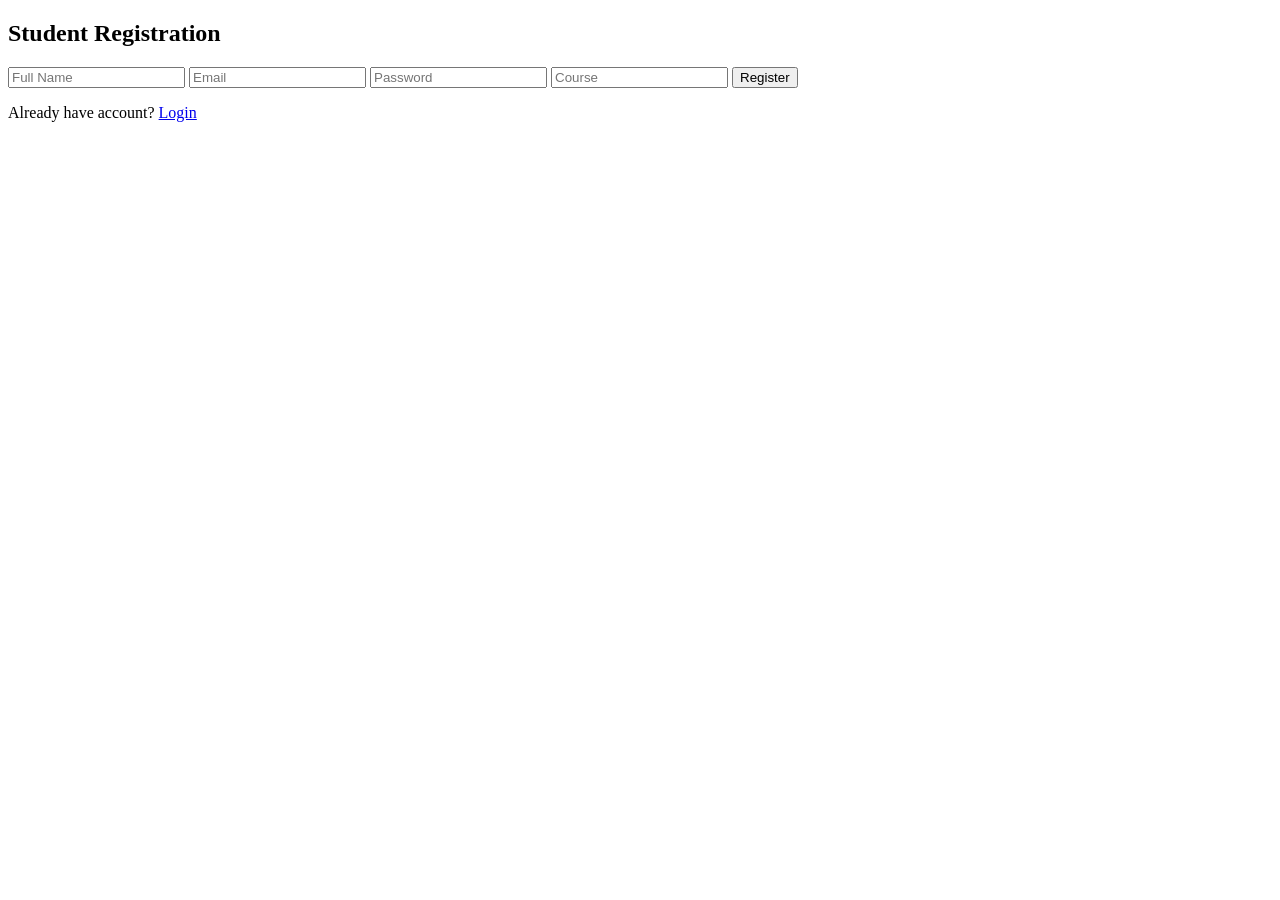
==== index.html @ 8c74fb1f "Create index.html" ====
<!DOCTYPE html>
<html>
<head>
<title>Register</title>
<link rel="stylesheet" href="style.css">
</head>

<body>

<div class="container">

<div class="card">

<h2>Student Registration</h2>

<form id="registerForm">

<input type="text" id="name" placeholder="Full Name" required>

<input type="email" id="email" placeholder="Email" required>

<input type="password" id="password" placeholder="Password" required>

<input type="text" id="course" placeholder="Course" required>

<button type="submit">Register</button>

</form>

<p>
Already have account?
<a href="login.html">Login</a>
</p>

</div>

</div>

<script src="script.js"></script>

</body>
</html>
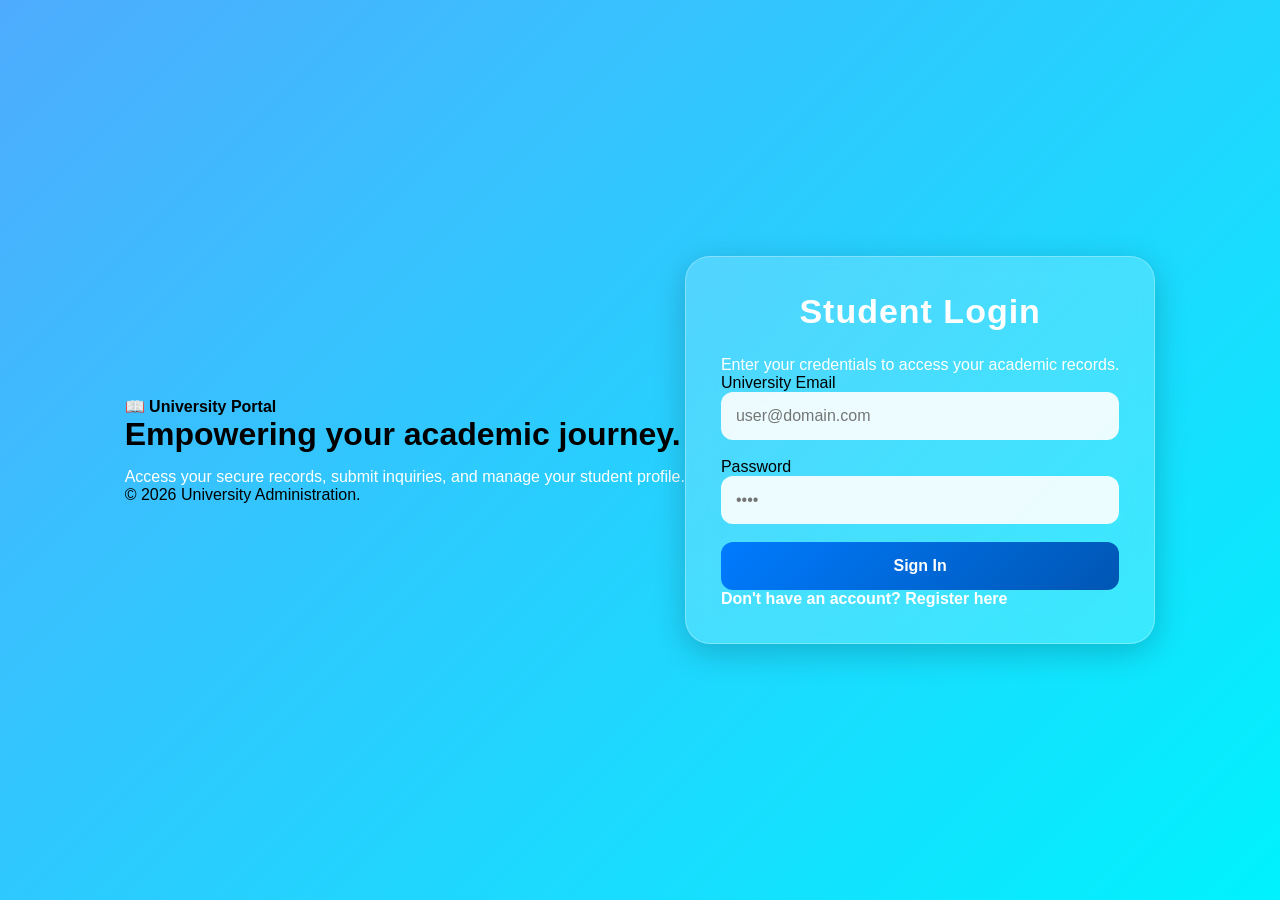
==== commit 9dc0d821: "Update index.html" ====
--- a/index.html
+++ b/index.html
@@ -1,42 +1,92 @@
 <!DOCTYPE html>
-<html>
+<html lang="en">
 <head>
-<title>Register</title>
-<link rel="stylesheet" href="style.css">
+    <meta charset="UTF-8">
+    <meta name="viewport" content="width=device-width, initial-scale=1.0">
+    <title>University Portal</title>
+    <link rel="stylesheet" href="style.css">
 </head>
+<body>
+    <div class="container">
+        <div class="left-banner">
+            <div class="brand">
+                <span class="icon">📖</span> <strong>University Portal</strong>
+            </div>
+            <h1>Empowering your academic journey.</h1>
+            <p>Access your secure records, submit inquiries, and manage your student profile.</p>
+            <div class="footer-text">© 2026 University Administration.</div>
+        </div>
 
-<body>
+        <div class="right-content">
+            
+            <div id="auth-card" class="card">
+                <h2 id="auth-title">Student Login</h2>
+                <p id="auth-subtitle">Enter your credentials to access your academic records.</p>
+                
+                <form id="auth-form">
+                    <div class="form-group" id="name-group" style="display: none;">
+                        <label for="reg-name">Full Name</label>
+                        <input type="text" id="reg-name" placeholder="John Doe">
+                    </div>
+                    <div class="form-group">
+                        <label for="email">University Email</label>
+                        <input type="email" id="email" required placeholder="user@domain.com">
+                    </div>
+                    <div class="form-group">
+                        <label for="password">Password</label>
+                        <input type="password" id="password" required placeholder="••••">
+                    </div>
+                    <div class="form-group" id="role-group" style="display: none;">
+                        <label for="role">Role</label>
+                        <select id="role">
+                            <option value="student">Student</option>
+                            <option value="admin">Admin</option>
+                        </select>
+                    </div>
+                    <button type="submit" id="submit-btn" class="primary-btn">Sign In</button>
+                </form>
+                <div class="toggle-auth">
+                    <a href="#" id="toggle-link">Don't have an account? Register here</a>
+                </div>
+            </div>
 
-<div class="container">
+            <div id="student-dashboard" class="card" style="display: none;">
+                <h2>Welcome, <span id="student-display-name">Student</span>!</h2>
+                <h3>Your Academic Record</h3>
+                <table class="data-table">
+                    <thead>
+                        <tr><th>Subject</th><th>Mark</th></tr>
+                    </thead>
+                    <tbody id="student-marks-body"></tbody>
+                </table>
+                <button class="secondary-btn" onclick="logout()">Sign Out</button>
+            </div>
 
-<div class="card">
+            <div id="admin-dashboard" class="card" style="display: none;">
+                <h2>Administrator Dashboard</h2>
+                <div class="admin-panel">
+                    <h3>Assign & Update Marks</h3>
+                    <form id="mark-form">
+                        <div class="form-group">
+                            <label>Student Target Email</label>
+                            <input type="email" id="target-email" required placeholder="student@gmail.com">
+                        </div>
+                        <div class="form-group">
+                            <label>Course Subject</label>
+                            <input type="text" id="target-subject" required placeholder="Structural Engineering">
+                        </div>
+                        <div class="form-group">
+                            <label>Assigned Mark</label>
+                            <input type="number" id="target-mark" required min="0" max="100" placeholder="85">
+                        </div>
+                        <button type="submit" class="primary-btn">Submit Mark Entry</button>
+                    </form>
+                </div>
+                <button class="secondary-btn" onclick="logout()">Sign Out</button>
+            </div>
 
-<h2>Student Registration</h2>
-
-<form id="registerForm">
-
-<input type="text" id="name" placeholder="Full Name" required>
-
-<input type="email" id="email" placeholder="Email" required>
-
-<input type="password" id="password" placeholder="Password" required>
-
-<input type="text" id="course" placeholder="Course" required>
-
-<button type="submit">Register</button>
-
-</form>
-
-<p>
-Already have account?
-<a href="login.html">Login</a>
-</p>
-
-</div>
-
-</div>
-
-<script src="script.js"></script>
-
+        </div>
+    </div>
+    <script src="app.js"></script>
 </body>
 </html>
--- a/style.css
+++ b/style.css
@@ -0,0 +1,241 @@
+*{
+margin:0;
+padding:0;
+box-sizing:border-box;
+font-family:'Segoe UI',sans-serif;
+}
+
+body{
+background:linear-gradient(135deg,#4facfe,#00f2fe);
+min-height:100vh;
+display:flex;
+justify-content:center;
+align-items:center;
+padding:20px;
+overflow-x:hidden;
+}
+
+.container{
+width:100%;
+display:flex;
+justify-content:center;
+align-items:center;
+animation:fadeIn 1s ease;
+}
+
+.card{
+width:100%;
+max-width:750px;
+background:rgba(255,255,255,0.18);
+backdrop-filter:blur(12px);
+-webkit-backdrop-filter:blur(12px);
+border:1px solid rgba(255,255,255,0.3);
+padding:35px;
+border-radius:25px;
+box-shadow:0 8px 32px rgba(0,0,0,0.2);
+transition:0.4s ease;
+}
+
+.card:hover{
+transform:translateY(-5px);
+box-shadow:0 15px 35px rgba(0,0,0,0.25);
+}
+
+h2{
+text-align:center;
+font-size:34px;
+margin-bottom:25px;
+color:white;
+font-weight:700;
+letter-spacing:1px;
+}
+
+h3{
+margin-bottom:12px;
+color:white;
+}
+
+#studentInfo{
+background:rgba(255,255,255,0.15);
+padding:18px;
+border-radius:15px;
+margin-bottom:25px;
+color:white;
+line-height:1.8;
+backdrop-filter:blur(5px);
+}
+
+.table-title{
+margin-bottom:15px;
+color:white;
+font-size:22px;
+}
+
+.table-container{
+overflow-x:auto;
+margin-bottom:25px;
+border-radius:15px;
+}
+
+table{
+width:100%;
+border-collapse:collapse;
+overflow:hidden;
+border-radius:15px;
+min-width:600px;
+background:white;
+}
+
+table th{
+background:#007bff;
+color:white;
+padding:15px;
+font-size:16px;
+}
+
+table td{
+padding:14px;
+text-align:center;
+border-bottom:1px solid #eee;
+transition:0.3s;
+}
+
+table tr:hover td{
+background:#f0f8ff;
+transform:scale(1.01);
+}
+
+textarea,
+input{
+width:100%;
+padding:15px;
+margin-bottom:18px;
+border:none;
+outline:none;
+border-radius:12px;
+font-size:16px;
+background:rgba(255,255,255,0.9);
+transition:0.3s ease;
+}
+
+textarea:focus,
+input:focus{
+transform:scale(1.02);
+box-shadow:0 0 12px rgba(0,123,255,0.4);
+}
+
+textarea{
+resize:none;
+height:120px;
+}
+
+button{
+width:100%;
+padding:15px;
+border:none;
+border-radius:12px;
+background:linear-gradient(135deg,#007bff,#0056b3);
+color:white;
+font-size:16px;
+font-weight:600;
+cursor:pointer;
+transition:0.3s ease;
+position:relative;
+overflow:hidden;
+}
+
+button:hover{
+transform:translateY(-3px);
+box-shadow:0 8px 20px rgba(0,123,255,0.4);
+}
+
+button:active{
+transform:scale(0.98);
+}
+
+a{
+text-decoration:none;
+color:#fff;
+font-weight:600;
+transition:0.3s;
+}
+
+a:hover{
+opacity:0.8;
+}
+
+p{
+text-align:center;
+margin-top:15px;
+color:white;
+}
+
+::-webkit-scrollbar{
+height:8px;
+width:8px;
+}
+
+::-webkit-scrollbar-thumb{
+background:#007bff;
+border-radius:10px;
+}
+
+@keyframes fadeIn{
+
+from{
+opacity:0;
+transform:translateY(20px);
+}
+
+to{
+opacity:1;
+transform:translateY(0);
+}
+
+}
+
+@media(max-width:768px){
+
+.card{
+padding:25px;
+}
+
+h2{
+font-size:28px;
+}
+
+table th,
+table td{
+padding:12px;
+font-size:14px;
+}
+
+}
+
+@media(max-width:480px){
+
+body{
+padding:10px;
+}
+
+.card{
+padding:18px;
+border-radius:18px;
+}
+
+h2{
+font-size:24px;
+}
+
+button,
+textarea,
+input{
+font-size:15px;
+padding:13px;
+}
+
+table{
+min-width:500px;
+}
+
+}
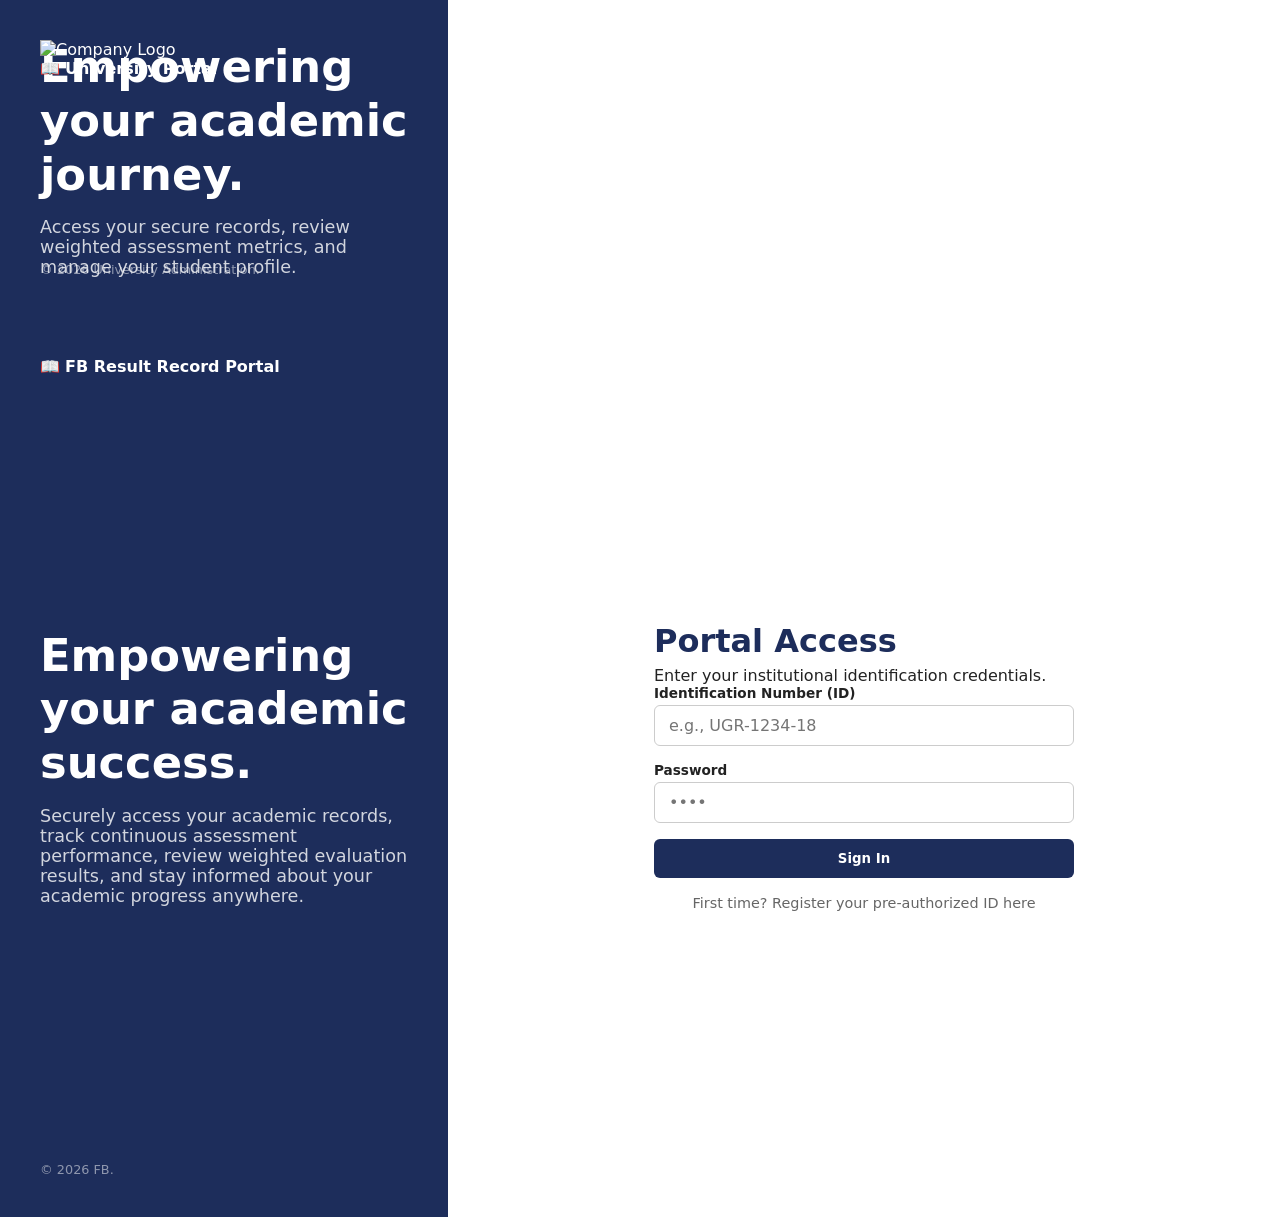
==== commit a62cc873: "Update index.html" ====
--- a/index.html
+++ b/index.html
@@ -3,88 +3,90 @@
 <head>
     <meta charset="UTF-8">
     <meta name="viewport" content="width=device-width, initial-scale=1.0">
-    <title>University Portal</title>
+    <title>FB Result Record Portal</title>
     <link rel="stylesheet" href="style.css">
 </head>
 <body>
-    <div class="container">
-        <div class="left-banner">
+<div class="left-banner">
             <div class="brand">
-                <span class="icon">📖</span> <strong>University Portal</strong>
+                <div class="logo-container">
+                    <img src="logo.png" alt="Company Logo" class="portal-logo">
+                </div>
+                <div class="brand-text">
+                    📖 <strong>University Portal</strong>
+                </div>
             </div>
             <h1>Empowering your academic journey.</h1>
-            <p>Access your secure records, submit inquiries, and manage your student profile.</p>
+            <p>Access your secure records, review weighted assessment metrics, and manage your student profile.</p>
             <div class="footer-text">© 2026 University Administration.</div>
         </div>
 
+    
+    <div class="container">
+        <div class="left-banner">
+            <div class="brand">📖 <strong>FB Result Record Portal</strong></div>
+            <h1>Empowering your academic success.</h1>
+            <p>Securely access your academic records, track continuous assessment performance, review weighted evaluation results, and stay informed about your academic progress anywhere.</p>
+            <div class="footer-text">© 2026 FB.</div>
+        </div>
+
         <div class="right-content">
-            
             <div id="auth-card" class="card">
-                <h2 id="auth-title">Student Login</h2>
-                <p id="auth-subtitle">Enter your credentials to access your academic records.</p>
+                <h2 id="auth-title">Portal Access</h2>
+                <p id="auth-subtitle">Enter your institutional identification credentials.</p>
                 
                 <form id="auth-form">
-                    <div class="form-group" id="name-group" style="display: none;">
-                        <label for="reg-name">Full Name</label>
-                        <input type="text" id="reg-name" placeholder="John Doe">
-                    </div>
                     <div class="form-group">
-                        <label for="email">University Email</label>
-                        <input type="email" id="email" required placeholder="user@domain.com">
+                        <label for="userId">Identification Number (ID)</label>
+                        <input type="text" id="userId" required placeholder="e.g., UGR-1234-18">
                     </div>
                     <div class="form-group">
                         <label for="password">Password</label>
                         <input type="password" id="password" required placeholder="••••">
                     </div>
-                    <div class="form-group" id="role-group" style="display: none;">
-                        <label for="role">Role</label>
-                        <select id="role">
-                            <option value="student">Student</option>
-                            <option value="admin">Admin</option>
-                        </select>
-                    </div>
                     <button type="submit" id="submit-btn" class="primary-btn">Sign In</button>
                 </form>
                 <div class="toggle-auth">
-                    <a href="#" id="toggle-link">Don't have an account? Register here</a>
+                    <a href="#" id="toggle-link">First time? Register your pre-authorized ID here</a>
                 </div>
             </div>
 
-            <div id="student-dashboard" class="card" style="display: none;">
-                <h2>Welcome, <span id="student-display-name">Student</span>!</h2>
-                <h3>Your Academic Record</h3>
-                <table class="data-table">
-                    <thead>
-                        <tr><th>Subject</th><th>Mark</th></tr>
-                    </thead>
-                    <tbody id="student-marks-body"></tbody>
-                </table>
+            <div id="student-dashboard" class="dashboard-card" style="display: none;">
+                <h2>Welcome back, <span id="student-display-name">Student</span>!</h2>
+                <p>Academic Assessment Performance Ledger</p>
+                <div class="table-wrapper">
+                    <table class="data-table">
+                        <thead>
+                            <tr>
+                                <th>Subject Course</th>
+                                <th>Quiz (10%)</th>
+                                <th>Mid (20%)</th>
+                                <th>Assign (20%)</th>
+                                <th>Final (50%)</th>
+                                <th>Total (100%)</th>
+                                <th>Grade</th>
+                            </tr>
+                        </thead>
+                        <tbody id="student-marks-body"></tbody>
+                    </table>
+                </div>
                 <button class="secondary-btn" onclick="logout()">Sign Out</button>
             </div>
 
             <div id="admin-dashboard" class="card" style="display: none;">
-                <h2>Administrator Dashboard</h2>
-                <div class="admin-panel">
-                    <h3>Assign & Update Marks</h3>
-                    <form id="mark-form">
-                        <div class="form-group">
-                            <label>Student Target Email</label>
-                            <input type="email" id="target-email" required placeholder="student@gmail.com">
-                        </div>
-                        <div class="form-group">
-                            <label>Course Subject</label>
-                            <input type="text" id="target-subject" required placeholder="Structural Engineering">
-                        </div>
-                        <div class="form-group">
-                            <label>Assigned Mark</label>
-                            <input type="number" id="target-mark" required min="0" max="100" placeholder="85">
-                        </div>
-                        <button type="submit" class="primary-btn">Submit Mark Entry</button>
-                    </form>
-                </div>
+                <h2>Instructor Grading Suite</h2>
+                <p>Publish weighted assessment values directly to cloud tables.</p>
+                <form id="mark-form">
+                    <div class="form-group"><label>Student ID</label><input type="text" id="target-id" required></div>
+                    <div class="form-group"><label>Course Subject</label><input type="text" id="target-subject" required></div>
+                    <div class="form-group"><label>Quiz (Max 10)</label><input type="number" id="m-quiz" step="0.01" min="0" max="10" required></div>
+                    <div class="form-group"><label>Mid Exam (Max 20)</label><input type="number" id="m-mid" step="0.01" min="0" max="20" required></div>
+                    <div class="form-group"><label>Assignment (Max 20)</label><input type="number" id="m-assign" step="0.01" min="0" max="20" required></div>
+                    <div class="form-group"><label>Final Exam (Max 50)</label><input type="number" id="m-final" step="0.01" min="0" max="50" required></div>
+                    <button type="submit" class="primary-btn">Commit Grades</button>
+                </form>
                 <button class="secondary-btn" onclick="logout()">Sign Out</button>
             </div>
-
         </div>
     </div>
     <script src="app.js"></script>
--- a/style.css
+++ b/style.css
@@ -1,241 +1,63 @@
-*{
-margin:0;
-padding:0;
-box-sizing:border-box;
-font-family:'Segoe UI',sans-serif;
+:root {
+    --primary-blue: #1d2d5b;
+    --text-dark: #222222;
+    --text-muted: #666666;
+    --bg-light: #f4f6f9;
+    --border-color: #cccccc;
 }
 
-body{
-background:linear-gradient(135deg,#4facfe,#00f2fe);
-min-height:100vh;
-display:flex;
-justify-content:center;
-align-items:center;
-padding:20px;
-overflow-x:hidden;
+* { box-sizing: border-box; margin: 0; padding: 0; font-family: -apple-system, system-ui, sans-serif; }
+body { background-color: #ffffff; color: var(--text-dark); min-height: 100vh; }
+.container { display: flex; min-height: 100vh; flex-wrap: wrap; }
+
+.left-banner {
+    background-color: var(--primary-blue);
+    color: #ffffff;
+    width: 35%;
+    padding: 40px;
+    display: flex;
+    flex-direction: column;
+    justify-content: center;
+    position: relative;
 }
 
-.container{
-width:100%;
-display:flex;
-justify-content:center;
-align-items:center;
-animation:fadeIn 1s ease;
+.left-banner h1 { font-size: 2.8rem; margin-bottom: 16px; line-height: 1.2; }
+.left-banner p { opacity: 0.8; font-size: 1.1rem; }
+.left-banner .brand { position: absolute; top: 40px; }
+.left-banner .footer-text { position: absolute; bottom: 40px; font-size: 0.8rem; opacity: 0.5; }
+
+.right-content {
+    width: 65%;
+    display: flex;
+    align-items: center;
+    justify-content: center;
+    padding: 40px;
+    background-color: #ffffff;
 }
 
-.card{
-width:100%;
-max-width:750px;
-background:rgba(255,255,255,0.18);
-backdrop-filter:blur(12px);
--webkit-backdrop-filter:blur(12px);
-border:1px solid rgba(255,255,255,0.3);
-padding:35px;
-border-radius:25px;
-box-shadow:0 8px 32px rgba(0,0,0,0.2);
-transition:0.4s ease;
+.card { width: 100%; max-width: 420px; }
+.dashboard-card { width: 100%; padding: 20px; }
+h2 { color: var(--primary-blue); font-size: 2rem; margin-bottom: 6px; }
+
+.form-group { margin-bottom: 16px; }
+.form-group label { display: block; font-size: 0.85rem; font-weight: 600; margin-bottom: 4px; }
+.form-group input { width: 100%; padding: 10px 14px; border: 1px solid var(--border-color); border-radius: 6px; font-size: 1rem; }
+
+.primary-btn { width: 100%; background-color: var(--primary-blue); color: white; padding: 12px; border: none; border-radius: 6px; font-weight: 600; cursor: pointer; }
+.secondary-btn { background: none; border: 1px solid var(--primary-blue); color: var(--primary-blue); padding: 8px 16px; border-radius: 4px; cursor: pointer; margin-top: 20px; }
+.toggle-auth { text-align: center; margin-top: 15px; }
+.toggle-auth a { color: var(--text-muted); text-decoration: none; font-size: 0.9rem; }
+
+/* Responsive Table Styles */
+.table-wrapper { width: 100%; overflow-x: auto; margin-top: 20px; border: 1px solid var(--border-color); border-radius: 6px; }
+.data-table { width: 100%; border-collapse: collapse; min-width: 600px; }
+.data-table th, .data-table td { padding: 12px; border-bottom: 1px solid #e0e0e0; text-align: left; font-size: 0.95rem; }
+.data-table th { background-color: var(--bg-light); color: var(--primary-blue); font-weight: 600; }
+.data-table tr:last-child td { border-bottom: none; }
+
+@media (max-width: 1024px) {
+    .container { flex-direction: column; }
+    .left-banner, .right-content { width: 100%; position: static; padding: 40px 20px; }
+    .left-banner { min-height: 200px; }
+    .left-banner .brand, .left-banner .footer-text { position: static; margin-bottom: 20px; }
 }
-
-.card:hover{
-transform:translateY(-5px);
-box-shadow:0 15px 35px rgba(0,0,0,0.25);
-}
-
-h2{
-text-align:center;
-font-size:34px;
-margin-bottom:25px;
-color:white;
-font-weight:700;
-letter-spacing:1px;
-}
-
-h3{
-margin-bottom:12px;
-color:white;
-}
-
-#studentInfo{
-background:rgba(255,255,255,0.15);
-padding:18px;
-border-radius:15px;
-margin-bottom:25px;
-color:white;
-line-height:1.8;
-backdrop-filter:blur(5px);
-}
-
-.table-title{
-margin-bottom:15px;
-color:white;
-font-size:22px;
-}
-
-.table-container{
-overflow-x:auto;
-margin-bottom:25px;
-border-radius:15px;
-}
-
-table{
-width:100%;
-border-collapse:collapse;
-overflow:hidden;
-border-radius:15px;
-min-width:600px;
-background:white;
-}
-
-table th{
-background:#007bff;
-color:white;
-padding:15px;
-font-size:16px;
-}
-
-table td{
-padding:14px;
-text-align:center;
-border-bottom:1px solid #eee;
-transition:0.3s;
-}
-
-table tr:hover td{
-background:#f0f8ff;
-transform:scale(1.01);
-}
-
-textarea,
-input{
-width:100%;
-padding:15px;
-margin-bottom:18px;
-border:none;
-outline:none;
-border-radius:12px;
-font-size:16px;
-background:rgba(255,255,255,0.9);
-transition:0.3s ease;
-}
-
-textarea:focus,
-input:focus{
-transform:scale(1.02);
-box-shadow:0 0 12px rgba(0,123,255,0.4);
-}
-
-textarea{
-resize:none;
-height:120px;
-}
-
-button{
-width:100%;
-padding:15px;
-border:none;
-border-radius:12px;
-background:linear-gradient(135deg,#007bff,#0056b3);
-color:white;
-font-size:16px;
-font-weight:600;
-cursor:pointer;
-transition:0.3s ease;
-position:relative;
-overflow:hidden;
-}
-
-button:hover{
-transform:translateY(-3px);
-box-shadow:0 8px 20px rgba(0,123,255,0.4);
-}
-
-button:active{
-transform:scale(0.98);
-}
-
-a{
-text-decoration:none;
-color:#fff;
-font-weight:600;
-transition:0.3s;
-}
-
-a:hover{
-opacity:0.8;
-}
-
-p{
-text-align:center;
-margin-top:15px;
-color:white;
-}
-
-::-webkit-scrollbar{
-height:8px;
-width:8px;
-}
-
-::-webkit-scrollbar-thumb{
-background:#007bff;
-border-radius:10px;
-}
-
-@keyframes fadeIn{
-
-from{
-opacity:0;
-transform:translateY(20px);
-}
-
-to{
-opacity:1;
-transform:translateY(0);
-}
-
-}
-
-@media(max-width:768px){
-
-.card{
-padding:25px;
-}
-
-h2{
-font-size:28px;
-}
-
-table th,
-table td{
-padding:12px;
-font-size:14px;
-}
-
-}
-
-@media(max-width:480px){
-
-body{
-padding:10px;
-}
-
-.card{
-padding:18px;
-border-radius:18px;
-}
-
-h2{
-font-size:24px;
-}
-
-button,
-textarea,
-input{
-font-size:15px;
-padding:13px;
-}
-
-table{
-min-width:500px;
-}
-
-}
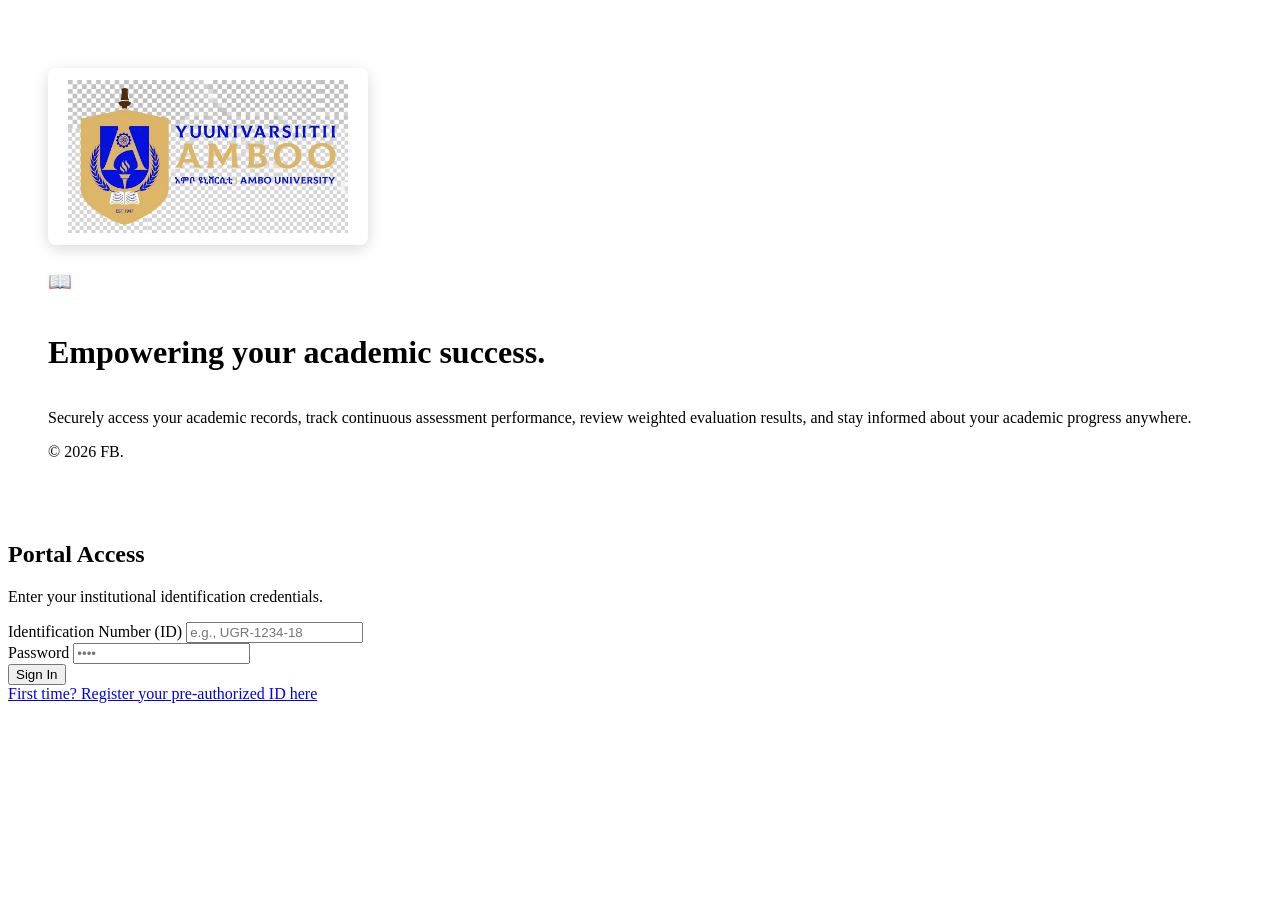
==== commit 0e5f505b: "Update index.html" ====
--- a/index.html
+++ b/index.html
@@ -7,23 +7,11 @@
     <link rel="stylesheet" href="style.css">
 </head>
 <body>
-<div class="left-banner">
-            <div class="brand">
-                <div class="logo-container">
-                    <img src="logo.png" alt="Company Logo" class="portal-logo">
-                </div>
-                <div class="brand-text">
-                    📖 <strong>University Portal</strong>
-                </div>
-            </div>
-            <h1>Empowering your academic journey.</h1>
-            <p>Access your secure records, review weighted assessment metrics, and manage your student profile.</p>
-            <div class="footer-text">© 2026 University Administration.</div>
-        </div>
-
-    
     <div class="container">
         <div class="left-banner">
+            <div class="logo-wrapper">
+                <img src="ambo-university-logo.png" alt="Ambo University Logo" class="university-logo">
+            </div>
             <div class="brand">📖 <strong>FB Result Record Portal</strong></div>
             <h1>Empowering your academic success.</h1>
             <p>Securely access your academic records, track continuous assessment performance, review weighted evaluation results, and stay informed about your academic progress anywhere.</p>
--- a/style.css
+++ b/style.css
@@ -1,63 +1,69 @@
-:root {
-    --primary-blue: #1d2d5b;
-    --text-dark: #222222;
-    --text-muted: #666666;
-    --bg-light: #f4f6f9;
-    --border-color: #cccccc;
+.logo-wrapper {
+    background-color: #ffffff; /* Gives the logo a clean white background card so it's fully visible */
+    padding: 12px 20px; /* Internal spacing around the logo edges */
+    border-radius: 8px; /* Smooth professional rounded corners */
+    box-shadow: 0 4px 15px rgba(0, 0, 0, 0.15); /* Soft premium shadow drop */
+    
+    width: 100%;
+    max-width: 260px; /* Standard structural width */
+    margin-bottom: 30px; /* Clear space before your portal text title begins */
+    display: inline-block;
 }
 
-* { box-sizing: border-box; margin: 0; padding: 0; font-family: -apple-system, system-ui, sans-serif; }
-body { background-color: #ffffff; color: var(--text-dark); min-height: 100vh; }
-.container { display: flex; min-height: 100vh; flex-wrap: wrap; }
+/* Forces logo image to display perfectly inside its new frame */
+.university-logo {
+    width: 100%;
+    height: auto;
+    display: block;
+    object-fit: contain;
+}
 
+/* Reset the brand layout positioning to prevent it from pinning to a tiny absolute corner */
+.left-banner .brand {
+    position: static !important; /* Overrides any old absolute thumbnail positioning */
+    font-size: 1.25rem;
+    font-weight: 700;
+    margin-bottom: 20px;
+    color: #ffffff;
+    display: flex;
+    align-items: center;
+    gap: 8px;
+}
+/* Container for the logo inside the left banner */
+.logo-wrapper {
+    width: 100%;
+    max-width: 280px; /* Perfect desktop display size for horizontal university badges */
+    margin-bottom: 25px; /* Creates clean spacing between logo and 'FB Result Record Portal' text */
+    display: block;
+}
+
+/* Forces logo image to stay perfectly responsive and proportional */
+.university-logo {
+    width: 100%;
+    height: auto;
+    object-fit: contain;
+}
+
+/* Adjust layout rules inside the left banner to allow stacked layout flow */
 .left-banner {
-    background-color: var(--primary-blue);
-    color: #ffffff;
-    width: 35%;
-    padding: 40px;
     display: flex;
     flex-direction: column;
     justify-content: center;
-    position: relative;
+    align-items: flex-start;
+    padding: 60px 40px;
 }
 
-.left-banner h1 { font-size: 2.8rem; margin-bottom: 16px; line-height: 1.2; }
-.left-banner p { opacity: 0.8; font-size: 1.1rem; }
-.left-banner .brand { position: absolute; top: 40px; }
-.left-banner .footer-text { position: absolute; bottom: 40px; font-size: 0.8rem; opacity: 0.5; }
-
-.right-content {
-    width: 65%;
-    display: flex;
-    align-items: center;
-    justify-content: center;
-    padding: 40px;
-    background-color: #ffffff;
+/* Make your branding elements position elegantly within the new layout flow */
+.left-banner .brand {
+    font-size: 1.2rem;
+    margin-bottom: 20px;
+    color: #ffffff;
 }
 
-.card { width: 100%; max-width: 420px; }
-.dashboard-card { width: 100%; padding: 20px; }
-h2 { color: var(--primary-blue); font-size: 2rem; margin-bottom: 6px; }
-
-.form-group { margin-bottom: 16px; }
-.form-group label { display: block; font-size: 0.85rem; font-weight: 600; margin-bottom: 4px; }
-.form-group input { width: 100%; padding: 10px 14px; border: 1px solid var(--border-color); border-radius: 6px; font-size: 1rem; }
-
-.primary-btn { width: 100%; background-color: var(--primary-blue); color: white; padding: 12px; border: none; border-radius: 6px; font-weight: 600; cursor: pointer; }
-.secondary-btn { background: none; border: 1px solid var(--primary-blue); color: var(--primary-blue); padding: 8px 16px; border-radius: 4px; cursor: pointer; margin-top: 20px; }
-.toggle-auth { text-align: center; margin-top: 15px; }
-.toggle-auth a { color: var(--text-muted); text-decoration: none; font-size: 0.9rem; }
-
-/* Responsive Table Styles */
-.table-wrapper { width: 100%; overflow-x: auto; margin-top: 20px; border: 1px solid var(--border-color); border-radius: 6px; }
-.data-table { width: 100%; border-collapse: collapse; min-width: 600px; }
-.data-table th, .data-table td { padding: 12px; border-bottom: 1px solid #e0e0e0; text-align: left; font-size: 0.95rem; }
-.data-table th { background-color: var(--bg-light); color: var(--primary-blue); font-weight: 600; }
-.data-table tr:last-child td { border-bottom: none; }
-
+/* Responsive adjust for tablets and mobile screens */
 @media (max-width: 1024px) {
-    .container { flex-direction: column; }
-    .left-banner, .right-content { width: 100%; position: static; padding: 40px 20px; }
-    .left-banner { min-height: 200px; }
-    .left-banner .brand, .left-banner .footer-text { position: static; margin-bottom: 20px; }
+    .logo-wrapper {
+        max-width: 220px; /* Slightly more compact on mobile screens */
+        margin-top: 20px;
+    }
 }
